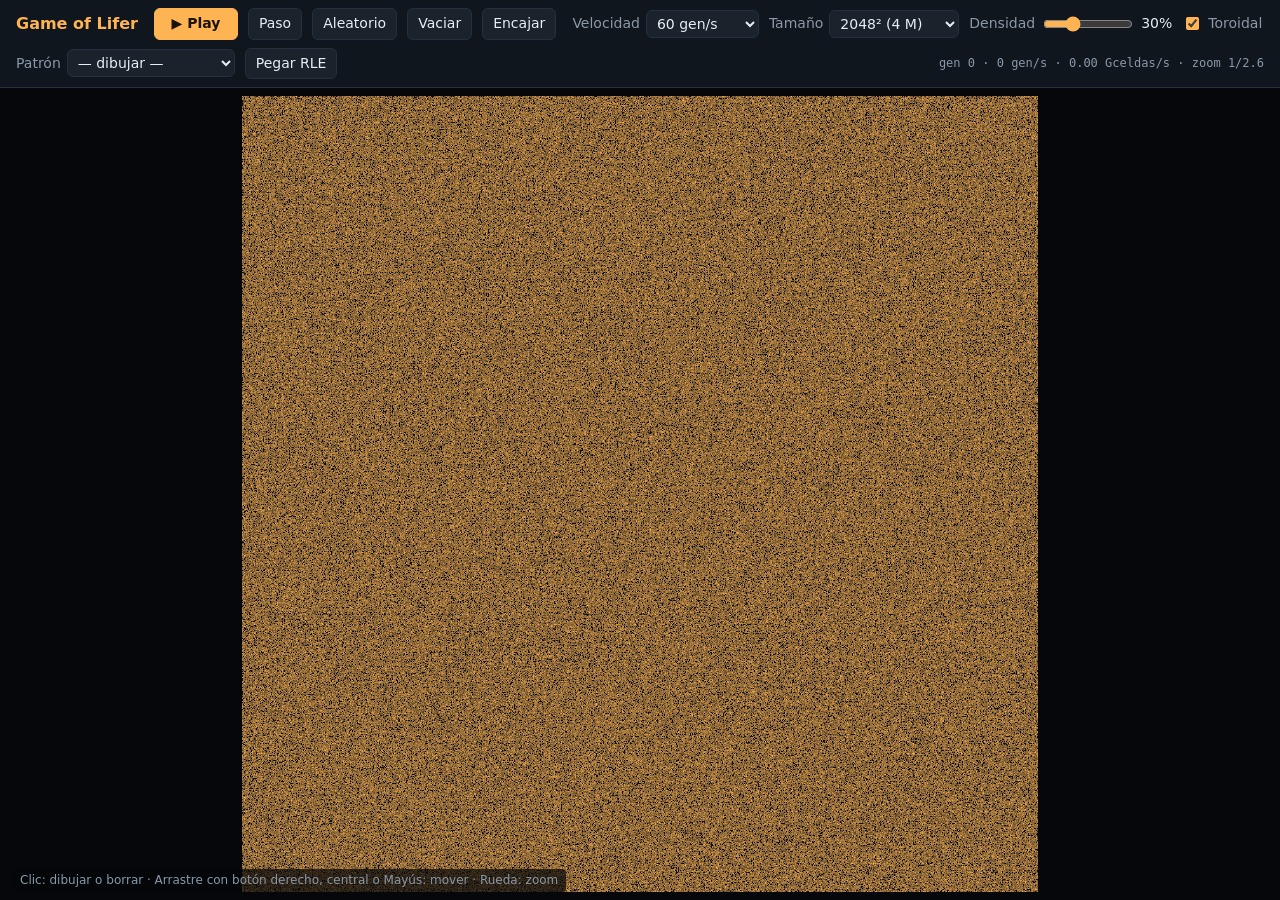
==== web/index.html @ 11d1c9ea "Rewrite simulator on WebGL2 and deploy at lifer.taridepaco.com.es - web/: GPU engine (ping-pong R8 t" ====
<!doctype html>
<html lang="es">
<head>
  <meta charset="utf-8">
  <meta name="viewport" content="width=device-width, initial-scale=1">
  <title>Game of Lifer</title>
  <meta name="description" content="El juego de la vida de Conway en la GPU del navegador: millones de celdas en tiempo real.">
  <link rel="icon" href="favicon.png">
  <link rel="stylesheet" href="style.css">
</head>
<body>
  <header class="bar">
    <strong class="brand">Game of Lifer</strong>
    <div class="group">
      <button id="play" type="button" title="Reproducir / pausa (espacio)">▶ Play</button>
      <button id="step" type="button" title="Una generación (N)">Paso</button>
      <button id="random" type="button" title="Rellenar al azar (R)">Aleatorio</button>
      <button id="clear" type="button" title="Vaciar (C)">Vaciar</button>
      <button id="fit" type="button" title="Ver el tablero entero (F)">Encajar</button>
    </div>
    <div class="group">
      <label>Velocidad
        <select id="speed"></select>
      </label>
      <label>Tamaño
        <select id="size"></select>
      </label>
      <label>Densidad
        <input id="density" type="range" min="0.05" max="0.9" step="0.05" value="0.3">
        <output id="density-out">30%</output>
      </label>
      <label class="check"><input id="wrap" type="checkbox" checked> Toroidal</label>
    </div>
    <div class="group">
      <label>Patrón
        <select id="pattern">
          <option value="">— dibujar —</option>
        </select>
      </label>
      <button id="rle" type="button" title="Pegar un patrón en formato RLE">Pegar RLE</button>
    </div>
    <div id="stats" class="stats" aria-live="off"></div>
  </header>

  <main>
    <canvas id="board"></canvas>
    <p id="hint" class="hint">Clic: dibujar o borrar · Arrastre con botón derecho, central o Mayús: mover · Rueda: zoom</p>
    <div id="error" class="error" hidden></div>
  </main>

  <dialog id="rle-dialog">
    <form method="dialog">
      <h2>Pegar patrón RLE</h2>
      <p>Pega un patrón en formato RLE (por ejemplo, de LifeWiki). Después haz clic en el tablero para colocarlo.</p>
      <textarea id="rle-text" rows="10" spellcheck="false" placeholder="x = 3, y = 3&#10;bob$2bo$3o!"></textarea>
      <p id="rle-error" class="error-inline" hidden></p>
      <div class="actions">
        <button value="cancel" type="submit" class="secondary">Cancelar</button>
        <button id="rle-ok" value="ok" type="submit">Usar patrón</button>
      </div>
    </form>
  </dialog>

  <script src="life.js"></script>
  <script src="ui.js"></script>
</body>
</html>
---- web/style.css ----
:root {
  --bg: #05070a;
  --panel: #10161d;
  --line: #243040;
  --ink: #e6edf3;
  --muted: #8b98a7;
  --accent: #ffb454;
  --accent-ink: #1a1206;
  --danger: #ff7b72;
  color-scheme: dark;
}

* { box-sizing: border-box; }

html, body {
  margin: 0;
  height: 100%;
  background: var(--bg);
  color: var(--ink);
  font: 14px/1.4 system-ui, "Segoe UI", sans-serif;
}

body {
  display: flex;
  flex-direction: column;
  overflow: hidden;
}

.bar {
  display: flex;
  flex-wrap: wrap;
  align-items: center;
  gap: 8px 16px;
  padding: 8px 16px;
  background: var(--panel);
  border-bottom: 1px solid var(--line);
}

.brand { color: var(--accent); font-size: 16px; }

.group {
  display: flex;
  flex-wrap: wrap;
  align-items: center;
  gap: 6px 10px;
}

label {
  display: inline-flex;
  align-items: center;
  gap: 6px;
  color: var(--muted);
}

button, select, textarea {
  font: inherit;
  color: var(--ink);
  background: #1a222c;
  border: 1px solid var(--line);
  border-radius: 6px;
}

button { padding: 5px 10px; cursor: pointer; }
button:hover { border-color: var(--accent); }
button:focus-visible, select:focus-visible, input:focus-visible, textarea:focus-visible {
  outline: 2px solid var(--accent);
  outline-offset: 1px;
}
#play { background: var(--accent); color: var(--accent-ink); border-color: var(--accent); font-weight: 600; min-width: 84px; }
select { padding: 4px 6px; }
input[type="range"] { width: 90px; accent-color: var(--accent); }
output { min-width: 3ch; color: var(--ink); font-variant-numeric: tabular-nums; }
.check input { accent-color: var(--accent); }

.stats {
  margin-left: auto;
  color: var(--muted);
  font: 12px/1.3 ui-monospace, Consolas, monospace;
  font-variant-numeric: tabular-nums;
  white-space: nowrap;
}

main { position: relative; flex: 1; min-height: 0; }

canvas {
  display: block;
  width: 100%;
  height: 100%;
  touch-action: none;
  cursor: crosshair;
}
canvas.panning { cursor: grabbing; }
canvas.stamping { cursor: copy; }

.hint {
  position: absolute;
  left: 12px;
  bottom: 8px;
  margin: 0;
  padding: 3px 8px;
  font-size: 12px;
  color: var(--muted);
  background: rgb(5 7 10 / 0.7);
  border-radius: 4px;
  pointer-events: none;
}

.error {
  position: absolute;
  inset: 0;
  display: grid;
  place-items: center;
  padding: 16px;
  text-align: center;
  color: var(--danger);
  font-size: 16px;
  background: var(--bg);
}
.error[hidden], .error-inline[hidden] { display: none; }
.error-inline { color: var(--danger); margin: 8px 0 0; }

dialog {
  width: min(560px, calc(100vw - 32px));
  color: var(--ink);
  background: var(--panel);
  border: 1px solid var(--line);
  border-radius: 10px;
  padding: 16px 18px;
}
dialog::backdrop { background: rgb(0 0 0 / 0.6); }
dialog h2 { margin: 0 0 6px; font-size: 18px; }
dialog p { margin: 0 0 10px; color: var(--muted); }
dialog textarea { width: 100%; padding: 8px; font: 13px/1.4 ui-monospace, Consolas, monospace; resize: vertical; }
.actions { display: flex; justify-content: flex-end; gap: 8px; margin-top: 12px; }
.actions button:not(.secondary) { background: var(--accent); color: var(--accent-ink); border-color: var(--accent); font-weight: 600; }

@media (max-width: 640px) {
  .bar { padding: 8px 12px; gap: 6px 10px; }
  .stats { margin-left: 0; width: 100%; }
  .hint { display: none; }
}
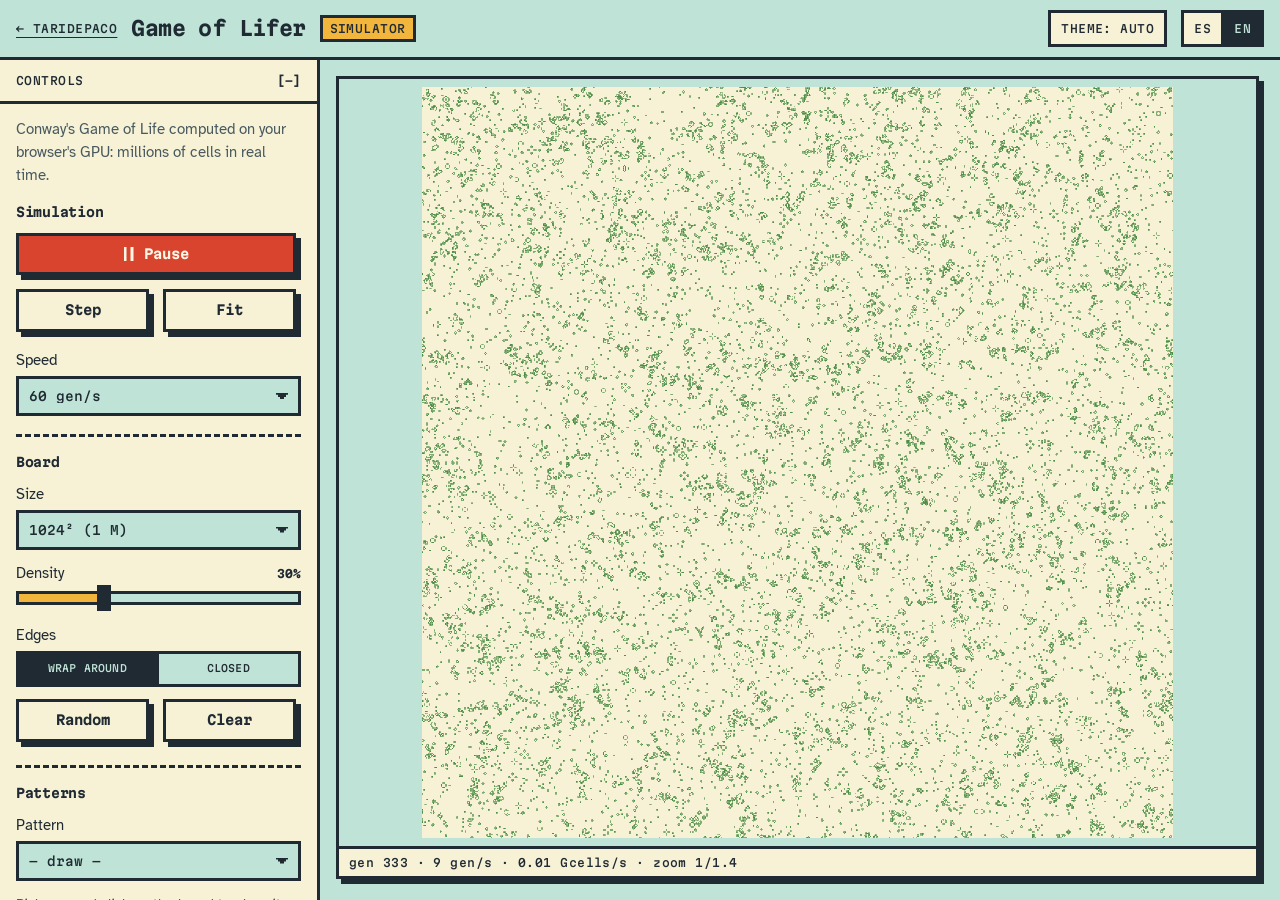
==== commit 10abca35: "Publish with GitHub Actions from a build in dist/ - docs/ becomes web/. deploy/build.sh builds it in" ====
--- a/web/index.html
+++ b/web/index.html
@@ -2,61 +2,138 @@
 <html lang="es">
 <head>
   <meta charset="utf-8">
-  <meta name="viewport" content="width=device-width, initial-scale=1">
+  <meta name="viewport" content="width=device-width, initial-scale=1, viewport-fit=cover">
   <title>Game of Lifer</title>
-  <meta name="description" content="El juego de la vida de Conway en la GPU del navegador: millones de celdas en tiempo real.">
-  <link rel="icon" href="favicon.png">
+  <meta name="description" content="El juego de la vida de Conway calculado en la GPU del navegador: millones de celdas en tiempo real.">
+  <meta property="og:title" content="Game of Lifer">
+  <meta property="og:description" content="El juego de la vida de Conway calculado en la GPU del navegador: millones de celdas en tiempo real.">
+  <meta property="og:type" content="website">
+  <meta property="og:url" content="https://taridepaco.github.io/GameOfLifer/">
+  <meta name="theme-color" content="#bfe3d6">
+  <link rel="icon" href="favicon.svg" type="image/svg+xml">
+  <script>
+    // idioma antes del primer pintado: ?lang=, luego la última elección, luego el navegador
+    (function () {
+      var l = null;
+      try {
+        var q = new URLSearchParams(location.search).get("lang"), s = null;
+        try { s = localStorage.getItem("taridepaco-lang"); } catch (e) { /* sin almacenamiento */ }
+        var n = (navigator.languages && navigator.languages[0]) || navigator.language || "";
+        l = q || s || (/^es/i.test(n) ? "es" : "en");
+      } catch (e) { /* navegador antiguo */ }
+      document.documentElement.lang = l === "en" ? "en" : "es";
+    })();
+  </script>
+  <script src="theme.js"></script>
+  <link rel="preconnect" href="https://fonts.googleapis.com">
+  <link rel="preconnect" href="https://fonts.gstatic.com" crossorigin>
+  <link rel="stylesheet" href="https://fonts.googleapis.com/css2?family=Atkinson+Hyperlegible:ital,wght@0,400;0,700;1,400&family=Martian+Mono:wght@500;700&display=swap">
+  <link rel="stylesheet" href="system.css">
   <link rel="stylesheet" href="style.css">
 </head>
 <body>
-  <header class="bar">
-    <strong class="brand">Game of Lifer</strong>
-    <div class="group">
-      <button id="play" type="button" title="Reproducir / pausa (espacio)">▶ Play</button>
-      <button id="step" type="button" title="Una generación (N)">Paso</button>
-      <button id="random" type="button" title="Rellenar al azar (R)">Aleatorio</button>
-      <button id="clear" type="button" title="Vaciar (C)">Vaciar</button>
-      <button id="fit" type="button" title="Ver el tablero entero (F)">Encajar</button>
+  <header class="topbar">
+    <a class="util back" href="https://taridepaco.github.io/">← taridepaco</a>
+    <h1>Game of Lifer</h1>
+    <span class="tag" data-i18n="kind">Simulador</span>
+    <button class="chip" type="button" id="theme-btn">Tema: auto</button>
+    <div class="lang-switch" role="group" aria-label="Language / Idioma">
+      <button type="button" data-lang="es" lang="es" aria-label="Español" aria-pressed="true">ES</button>
+      <button type="button" data-lang="en" lang="en" aria-label="English" aria-pressed="false">EN</button>
     </div>
-    <div class="group">
-      <label>Velocidad
-        <select id="speed"></select>
-      </label>
-      <label>Tamaño
-        <select id="size"></select>
-      </label>
-      <label>Densidad
-        <input id="density" type="range" min="0.05" max="0.9" step="0.05" value="0.3">
-        <output id="density-out">30%</output>
-      </label>
-      <label class="check"><input id="wrap" type="checkbox" checked> Toroidal</label>
-    </div>
-    <div class="group">
-      <label>Patrón
-        <select id="pattern">
-          <option value="">— dibujar —</option>
-        </select>
-      </label>
-      <button id="rle" type="button" title="Pegar un patrón en formato RLE">Pegar RLE</button>
-    </div>
-    <div id="stats" class="stats" aria-live="off"></div>
   </header>
 
-  <main>
-    <canvas id="board"></canvas>
-    <p id="hint" class="hint">Clic: dibujar o borrar · Arrastre con botón derecho, central o Mayús: mover · Rueda: zoom</p>
-    <div id="error" class="error" hidden></div>
-  </main>
+  <div class="app">
+    <details id="panel" open>
+      <summary><span class="util" data-i18n="panel">Controles</span></summary>
+      <div id="controls">
+        <p class="pitch" data-i18n="pitch">El juego de la vida de Conway calculado en la GPU de tu navegador: millones de celdas en tiempo real.</p>
 
-  <dialog id="rle-dialog">
+        <fieldset>
+          <legend data-i18n="g.run">Simulación</legend>
+          <div class="buttons">
+            <button class="btn wide" id="play" type="button" data-i18n-title="t.play" title="Reproducir / pausa (espacio)"><span data-i18n="play">Play</span></button>
+            <button class="btn ghost" id="step" type="button" data-i18n="step" data-i18n-title="t.step" title="Una generación (N)">Paso</button>
+            <button class="btn ghost" id="fit" type="button" data-i18n="fit" data-i18n-title="t.fit" title="Ver el tablero entero (F)">Encajar</button>
+          </div>
+          <div class="field">
+            <label for="speed" data-i18n="speed">Velocidad</label>
+            <span class="select"><select id="speed"></select></span>
+          </div>
+        </fieldset>
+
+        <fieldset>
+          <legend data-i18n="g.board">Tablero</legend>
+          <div class="field">
+            <label for="size" data-i18n="size">Tamaño</label>
+            <span class="select"><select id="size"></select></span>
+          </div>
+          <div class="slider">
+            <label for="density" data-i18n="density">Densidad</label>
+            <output id="density-out" for="density">30%</output>
+            <input id="density" type="range" min="0.05" max="0.9" step="0.05" value="0.3">
+          </div>
+          <div class="field">
+            <span class="label" id="edges-label" data-i18n="edges">Bordes</span>
+            <div class="modes" id="edges" role="radiogroup" aria-labelledby="edges-label">
+              <input type="radio" name="edges" id="edges-wrap" value="wrap" checked>
+              <label for="edges-wrap" data-i18n="edges.wrap" data-i18n-title="t.wrap">Toroidal</label>
+              <input type="radio" name="edges" id="edges-closed" value="closed">
+              <label for="edges-closed" data-i18n="edges.closed" data-i18n-title="t.closed">Cerrado</label>
+            </div>
+          </div>
+          <div class="buttons">
+            <button class="btn ghost" id="random" type="button" data-i18n="random" data-i18n-title="t.random" title="Rellenar al azar (R)">Aleatorio</button>
+            <button class="btn ghost" id="clear" type="button" data-i18n="clear" data-i18n-title="t.clear" title="Vaciar (C)">Vaciar</button>
+          </div>
+        </fieldset>
+
+        <fieldset>
+          <legend data-i18n="g.patterns">Patrones</legend>
+          <div class="field">
+            <label for="pattern" data-i18n="pattern">Patrón</label>
+            <span class="select"><select id="pattern"><option value="" data-i18n="draw">— dibujar —</option></select></span>
+          </div>
+          <p class="hint" data-i18n="h.pattern">Elige uno y haz clic en el tablero para colocarlo.</p>
+          <div class="buttons">
+            <button class="btn ghost wide" id="rle" type="button" data-i18n="rle" data-i18n-title="t.rle" title="Pegar un patrón en formato RLE">Pegar RLE</button>
+          </div>
+        </fieldset>
+
+        <fieldset class="help">
+          <legend data-i18n="g.help">Manejo</legend>
+          <dl class="keys">
+            <dt><kbd data-i18n="k.click">Clic</kbd></dt><dd data-i18n="h.click">dibujar o borrar</dd>
+            <dt><kbd data-i18n="k.pan">Mayús + arrastrar</kbd></dt><dd data-i18n="h.pan">mover (también con el botón derecho o el central)</dd>
+            <dt><kbd data-i18n="k.wheel">Rueda</kbd> <kbd>+</kbd> <kbd>−</kbd></dt><dd>zoom</dd>
+            <dt><kbd data-i18n="k.space">Espacio</kbd></dt><dd data-i18n="h.play">play / pausa</dd>
+            <dt><kbd>N</kbd></dt><dd data-i18n="h.step">una generación</dd>
+            <dt><kbd>R</kbd></dt><dd data-i18n="h.random">aleatorio</dd>
+            <dt><kbd>C</kbd></dt><dd data-i18n="h.clear">vaciar</dd>
+            <dt><kbd>F</kbd></dt><dd data-i18n="h.fit">encajar el tablero</dd>
+            <dt><kbd data-i18n="k.ctrlclick">Ctrl + clic</kbd></dt><dd data-i18n="h.ctrlclick">colocar varias copias del patrón</dd>
+            <dt><kbd>Esc</kbd></dt><dd data-i18n="h.esc">soltar el patrón</dd>
+          </dl>
+        </fieldset>
+      </div>
+    </details>
+
+    <main class="screen">
+      <canvas id="board" data-i18n-label="board"></canvas>
+      <div id="stats" class="status" aria-live="off">&nbsp;</div>
+      <div id="error" class="error" role="alert" hidden></div>
+    </main>
+  </div>
+
+  <dialog id="rle-dialog" aria-labelledby="rle-title">
     <form method="dialog">
-      <h2>Pegar patrón RLE</h2>
-      <p>Pega un patrón en formato RLE (por ejemplo, de LifeWiki). Después haz clic en el tablero para colocarlo.</p>
+      <h2 id="rle-title" data-i18n="d.title">Pegar patrón RLE</h2>
+      <p data-i18n="d.text">Pega un patrón en formato RLE (por ejemplo, de LifeWiki). Después haz clic en el tablero para colocarlo.</p>
       <textarea id="rle-text" rows="10" spellcheck="false" placeholder="x = 3, y = 3&#10;bob$2bo$3o!"></textarea>
       <p id="rle-error" class="error-inline" hidden></p>
-      <div class="actions">
-        <button value="cancel" type="submit" class="secondary">Cancelar</button>
-        <button id="rle-ok" value="ok" type="submit">Usar patrón</button>
+      <div class="row actions">
+        <button class="btn ghost" value="cancel" type="submit" data-i18n="d.cancel">Cancelar</button>
+        <button class="btn" id="rle-ok" value="ok" type="submit" data-i18n="d.ok">Usar patrón</button>
       </div>
     </form>
   </dialog>
--- a/web/system.css
+++ b/web/system.css
@@ -0,0 +1,172 @@
+/* taridepaco · sistema común
+   Tokens y piezas compartidas por la landing y las páginas de proyecto.
+   Para usarlo en otro repositorio: copia este archivo y enlázalo junto a las fuentes:
+   <link rel="stylesheet" href="https://fonts.googleapis.com/css2?family=Atkinson+Hyperlegible:ital,wght@0,400;0,700;1,400&family=Martian+Mono:wght@500;700&display=swap">
+   Tema: claro por defecto, oscuro si el sistema lo pide; data-theme="light|dark" en <html> manda sobre
+   el sistema (lo gestiona js/theme.js).
+   Reglas de la casa: esquinas cuadradas, bordes gruesos, sombras duras sin desenfoque. */
+:root {
+  --bg: #bfe3d6;
+  --surface: #f7f2d6;
+  --ink: #1f2a33;
+  --muted: #48595f;
+  --accent: #d9442e;
+  --accent-ink: #fff8e6;
+  --second: #f2b63d;
+  --on-second: #1f2a33;
+  --line: #1f2a33;
+  --shade: #1f2a33;
+
+  --f-display: "Martian Mono", "Consolas", "Courier New", monospace;
+  --f-body: "Atkinson Hyperlegible", "Verdana", sans-serif;
+  --f-util: "Martian Mono", "Consolas", "Courier New", monospace;
+
+  --bw: 3px;
+  --shadow: 5px 5px 0 var(--shade);
+  --h1: clamp(1.55rem, 4.6vw, 2.6rem);
+  --h2: 1.3rem;
+  --body: 1.02rem;
+  --util: .7rem;
+  color-scheme: light;
+}
+
+/* paleta oscura: los dos bloques deben llevar los mismos valores */
+@media (prefers-color-scheme: dark) {
+  :root:not([data-theme="light"]) {
+    --bg: #12222b;
+    --surface: #1d343e;
+    --ink: #f1ead0;
+    --muted: #a3b8b3;
+    --accent: #f0694a;
+    --accent-ink: #14202a;
+    --second: #f2b63d;
+    --on-second: #14202a;
+    --line: #f1ead0;
+    --shade: #050b0f;
+    color-scheme: dark;
+  }
+}
+:root[data-theme="dark"] {
+  --bg: #12222b;
+  --surface: #1d343e;
+  --ink: #f1ead0;
+  --muted: #a3b8b3;
+  --accent: #f0694a;
+  --accent-ink: #14202a;
+  --second: #f2b63d;
+  --on-second: #14202a;
+  --line: #f1ead0;
+  --shade: #050b0f;
+  color-scheme: dark;
+}
+
+*, *::before, *::after { box-sizing: border-box; }
+body {
+  margin: 0;
+  background: var(--bg);
+  color: var(--ink);
+  font-family: var(--f-body);
+  font-size: var(--body);
+  line-height: 1.55;
+}
+h1, h2, h3 {
+  font-family: var(--f-display);
+  font-weight: 700;
+  line-height: 1.15;
+  letter-spacing: -.03em;
+  margin: 0;
+  text-wrap: balance;
+}
+h1 { font-size: var(--h1); }
+h2 { font-size: var(--h2); }
+h3 { font-size: 1.05em; }
+p { margin: 0; max-width: 62ch; }
+a { color: inherit; }
+button { font: inherit; color: inherit; cursor: pointer; }
+img { max-width: 100%; }
+[hidden] { display: none !important; }
+:focus-visible { outline: 3px solid var(--accent); outline-offset: 2px; }
+
+/* etiqueta pequeña en mayúsculas */
+.util {
+  font-family: var(--f-util);
+  font-weight: 500;
+  font-size: var(--util);
+  letter-spacing: .04em;
+  text-transform: uppercase;
+}
+.muted { color: var(--muted); }
+
+/* caja */
+.card {
+  border: var(--bw) solid var(--line);
+  box-shadow: var(--shadow);
+  background: var(--surface);
+  padding: 18px;
+  display: flex;
+  flex-direction: column;
+  gap: 10px;
+  min-width: 0;
+}
+.row { display: flex; flex-wrap: wrap; gap: 10px; align-items: center; }
+
+.tag {
+  font-family: var(--f-util);
+  font-weight: 500;
+  font-size: var(--util);
+  letter-spacing: .04em;
+  text-transform: uppercase;
+  border: var(--bw) solid var(--line);
+  padding: 2px 7px;
+  background: var(--second);
+  color: var(--on-second);
+}
+
+.btn {
+  display: inline-block;
+  font-family: var(--f-display);
+  font-weight: 700;
+  font-size: .82em;
+  text-decoration: none;
+  background: var(--accent);
+  color: var(--accent-ink);
+  border: var(--bw) solid var(--line);
+  box-shadow: var(--shadow);
+  padding: 8px 16px;
+}
+.btn.ghost { background: var(--surface); color: var(--ink); }
+.btn:active { transform: translate(2px, 2px); box-shadow: 3px 3px 0 var(--shade); }
+.btn[disabled] { opacity: .6; cursor: default; }
+
+/* botón pequeño conmutable: selector de idioma, filtros, leyendas */
+.chip, .lang-switch button {
+  font-family: var(--f-util);
+  font-weight: 500;
+  font-size: var(--util);
+  letter-spacing: .04em;
+  text-transform: uppercase;
+  background: var(--surface);
+  border: var(--bw) solid var(--line);
+  padding: 7px 10px;
+  min-height: 36px;
+}
+.chip[aria-pressed="true"], .lang-switch button[aria-pressed="true"] { background: var(--ink); color: var(--bg); }
+.lang-switch { display: flex; }
+.lang-switch button + button { border-left: 0; }
+
+/* formularios */
+label { display: flex; flex-direction: column; gap: 4px; }
+input, textarea {
+  font: inherit;
+  color: var(--ink);
+  background: var(--bg);
+  border: var(--bw) solid var(--line);
+  border-radius: 0;
+  padding: 9px 10px;
+  width: 100%;
+}
+textarea { min-height: 120px; resize: vertical; }
+
+@media (prefers-reduced-motion: reduce) {
+  .btn:active { transform: none; }
+}
--- a/web/style.css
+++ b/web/style.css
@@ -1,108 +1,341 @@
-:root {
-  --bg: #05070a;
-  --panel: #10161d;
-  --line: #243040;
-  --ink: #e6edf3;
-  --muted: #8b98a7;
-  --accent: #ffb454;
-  --accent-ink: #1a1206;
-  --danger: #ff7b72;
-  color-scheme: dark;
-}
-
-* { box-sizing: border-box; }
-
-html, body {
-  margin: 0;
-  height: 100%;
-  background: var(--bg);
-  color: var(--ink);
-  font: 14px/1.4 system-ui, "Segoe UI", sans-serif;
-}
+/* Game of Lifer: lo que el sistema común (system.css) no cubre.
+   Disposición de la página, el panel plegable, los desplegables, el deslizador, el selector
+   de bordes, las teclas, el marco del tablero y el diálogo RLE.
+   Todo con los tokens del sistema: sin colores literales ni radios.
+   El panel, el deslizador y el selector segmentado son los mismos que en Boider. */
+html, body { height: 100%; overflow: hidden; }
 
 body {
   display: flex;
   flex-direction: column;
+  height: 100dvh;
   overflow: hidden;
 }
 
-.bar {
+/* barra superior */
+.topbar {
+  flex: none;
   display: flex;
   flex-wrap: wrap;
   align-items: center;
-  gap: 8px 16px;
+  gap: 8px 14px;
+  padding: 10px max(16px, env(safe-area-inset-right, 0px)) 10px max(16px, env(safe-area-inset-left, 0px));
+  padding-top: max(10px, env(safe-area-inset-top, 0px));
+  border-bottom: var(--bw) solid var(--line);
+}
+.topbar .back { text-underline-offset: 4px; }
+.topbar h1 { font-size: 1.25rem; }
+.topbar .tag { margin-right: auto; }
+
+.app {
+  flex: 1;
+  min-height: 0;
+  display: flex;
+}
+
+/* panel de controles */
+#panel {
+  flex: none;
+  background: var(--surface);
+  border-right: var(--bw) solid var(--line);
+  overflow-y: auto;
+  scrollbar-color: var(--line) var(--surface);
+}
+#panel[open] { width: 320px; }
+
+#panel > summary {
+  position: sticky;
+  top: 0;
+  z-index: 1;
+  display: flex;
+  align-items: center;
+  justify-content: space-between;
+  gap: 12px;
+  min-height: 44px;
   padding: 8px 16px;
-  background: var(--panel);
-  border-bottom: 1px solid var(--line);
-}
-
-.brand { color: var(--accent); font-size: 16px; }
-
-.group {
-  display: flex;
-  flex-wrap: wrap;
-  align-items: center;
-  gap: 6px 10px;
-}
-
-label {
-  display: inline-flex;
-  align-items: center;
-  gap: 6px;
+  background: var(--surface);
+  cursor: pointer;
+  user-select: none;
+  -webkit-user-select: none;
+  list-style: none;
+}
+#panel > summary::-webkit-details-marker { display: none; }
+#panel > summary::after {
+  content: "[+]";
+  font-family: var(--f-util);
+  font-weight: 700;
+  font-size: var(--util);
+}
+#panel[open] > summary { border-bottom: var(--bw) solid var(--line); }
+#panel[open] > summary::after { content: "[–]"; }
+#panel > summary:focus-visible { outline-offset: -3px; }
+
+#controls { padding: 0 16px 24px; }
+
+.pitch {
+  padding: 14px 0 0;
+  font-size: .92rem;
   color: var(--muted);
 }
 
-button, select, textarea {
-  font: inherit;
+fieldset {
+  min-width: 0;
+  margin: 0;
+  padding: 0 0 18px;
+  border: 0;
+  border-bottom: var(--bw) dashed var(--line);
+  display: flex;
+  flex-direction: column;
+  gap: 12px;
+}
+fieldset:last-child { border-bottom: 0; padding-bottom: 0; }
+legend {
+  padding: 16px 0 0;
+  margin-bottom: 10px;
+  font-family: var(--f-display);
+  font-weight: 700;
+  font-size: .8rem;
+  letter-spacing: -.02em;
+}
+
+.field { display: flex; flex-direction: column; gap: 4px; }
+.field > label, .field > .label { display: block; font-size: .92rem; }
+
+.hint {
+  margin: 0;
+  font-size: .86rem;
+  color: var(--muted);
+}
+
+/* botones a dos columnas; el margen derecho deja ver la sombra */
+.buttons {
+  display: grid;
+  grid-template-columns: 1fr 1fr;
+  gap: 14px;
+  padding: 0 5px 5px 0;
+}
+.buttons .btn { width: 100%; min-height: 40px; text-align: center; }
+.buttons .wide { grid-column: 1 / -1; }
+
+/* play / pausa con icono de píxeles dibujado en CSS (los símbolos ▶ ⏸ salen como emoji en móvil) */
+#play { display: flex; align-items: center; justify-content: center; gap: 10px; }
+#play::before {
+  content: "";
+  flex: none;
+  width: 10px;
+  height: 14px;
+  background: currentColor;
+  /* triángulo escalonado de 5 columnas × 9 filas */
+  clip-path: polygon(0 0, 20% 0, 20% 11.11%, 40% 11.11%, 40% 22.22%, 60% 22.22%, 60% 33.33%, 80% 33.33%, 80% 44.44%, 100% 44.44%, 100% 55.56%, 80% 55.56%, 80% 66.67%, 60% 66.67%, 60% 77.78%, 40% 77.78%, 40% 88.89%, 20% 88.89%, 20% 100%, 0 100%);
+}
+#play[data-running="true"]::before {
+  width: 10px;
+  clip-path: polygon(0 0, 30% 0, 30% 100%, 0 100%, 0 0, 70% 0, 100% 0, 100% 100%, 70% 100%, 70% 0);
+}
+
+/* desplegable: caja cuadrada con flecha escalonada */
+.select { position: relative; display: block; }
+.select select {
+  -webkit-appearance: none;
+  appearance: none;
+  width: 100%;
+  min-height: 40px;
+  margin: 0;
+  padding: 7px 36px 7px 10px;
+  font-family: var(--f-util);
+  font-weight: 500;
+  font-size: .78rem;
   color: var(--ink);
-  background: #1a222c;
-  border: 1px solid var(--line);
-  border-radius: 6px;
-}
-
-button { padding: 5px 10px; cursor: pointer; }
-button:hover { border-color: var(--accent); }
-button:focus-visible, select:focus-visible, input:focus-visible, textarea:focus-visible {
-  outline: 2px solid var(--accent);
-  outline-offset: 1px;
-}
-#play { background: var(--accent); color: var(--accent-ink); border-color: var(--accent); font-weight: 600; min-width: 84px; }
-select { padding: 4px 6px; }
-input[type="range"] { width: 90px; accent-color: var(--accent); }
-output { min-width: 3ch; color: var(--ink); font-variant-numeric: tabular-nums; }
-.check input { accent-color: var(--accent); }
-
-.stats {
-  margin-left: auto;
-  color: var(--muted);
-  font: 12px/1.3 ui-monospace, Consolas, monospace;
+  background: var(--bg);
+  border: var(--bw) solid var(--line);
+  border-radius: 0;
+  cursor: pointer;
+}
+.select::after {
+  content: "";
+  position: absolute;
+  top: 50%;
+  right: 13px;
+  width: 12px;
+  height: 6px;
+  margin-top: -3px;
+  background: var(--ink);
+  pointer-events: none;
+  clip-path: polygon(0 0, 100% 0, 100% 33.33%, 83.33% 33.33%, 83.33% 66.67%, 66.67% 66.67%, 66.67% 100%, 33.33% 100%, 33.33% 66.67%, 16.67% 66.67%, 16.67% 33.33%, 0 33.33%);
+}
+.select select:hover { background: var(--surface); }
+.select option { color: var(--ink); background: var(--surface); }
+
+/* deslizador: etiqueta y valor arriba, pista cuadrada debajo (igual que en Boider) */
+.slider {
+  display: grid;
+  grid-template-columns: 1fr auto;
+  align-items: baseline;
+  gap: 0 8px;
+}
+.slider label { display: block; font-size: .92rem; }
+.slider output {
+  font-family: var(--f-util);
+  font-weight: 700;
+  font-size: var(--util);
   font-variant-numeric: tabular-nums;
-  white-space: nowrap;
-}
-
-main { position: relative; flex: 1; min-height: 0; }
-
-canvas {
+}
+.slider input[type="range"] {
+  -webkit-appearance: none;
+  appearance: none;
+  grid-column: 1 / -1;
+  width: 100%;
+  height: 28px;
+  margin: 0;
+  padding: 0;
+  border: 0;
+  background: transparent;
+  cursor: pointer;
+  --thumb: 14px;
+  /* --p (0..1) lo pone ui.js; el relleno llega hasta el centro del mando */
+  --fill: calc(var(--thumb) / 2 + (100% - var(--thumb)) * var(--p, 0));
+}
+.slider input[type="range"]::-webkit-slider-runnable-track {
+  box-sizing: border-box;
+  height: 14px;
+  border: var(--bw) solid var(--line);
+  background: linear-gradient(to right, var(--second) var(--fill), var(--bg) var(--fill));
+}
+.slider input[type="range"]::-moz-range-track {
+  box-sizing: border-box;
+  height: 14px;
+  border: var(--bw) solid var(--line);
+  background: linear-gradient(to right, var(--second) var(--fill), var(--bg) var(--fill));
+}
+.slider input[type="range"]::-webkit-slider-thumb {
+  -webkit-appearance: none;
+  box-sizing: border-box;
+  width: var(--thumb);
+  height: 26px;
+  margin-top: -9px;
+  border: 0;
+  border-radius: 0;
+  background: var(--ink);
+}
+.slider input[type="range"]::-moz-range-thumb {
+  box-sizing: border-box;
+  width: var(--thumb);
+  height: 26px;
+  border: 0;
+  border-radius: 0;
+  background: var(--ink);
+}
+.slider input[type="range"]:hover::-webkit-slider-thumb,
+.slider input[type="range"]:active::-webkit-slider-thumb { background: var(--accent); }
+.slider input[type="range"]:hover::-moz-range-thumb,
+.slider input[type="range"]:active::-moz-range-thumb { background: var(--accent); }
+@media (pointer: coarse) {
+  .slider input[type="range"] { height: 36px; }
+}
+
+/* selector segmentado (bordes del tablero), como el de modo de Boider pero a dos */
+.modes {
+  position: relative;
+  display: grid;
+  grid-template-columns: repeat(2, 1fr);
+}
+.modes input {
+  position: absolute;
+  width: 1px;
+  height: 1px;
+  padding: 0;
+  border: 0;
+  opacity: 0;
+  pointer-events: none;
+}
+.modes label {
+  display: grid;
+  place-items: center;
+  min-width: 0;
+  min-height: 36px;
+  padding: 6px 2px;
+  font-family: var(--f-util);
+  font-weight: 500;
+  font-size: .62rem;
+  letter-spacing: .02em;
+  text-transform: uppercase;
+  text-align: center;
+  background: var(--bg);
+  border: var(--bw) solid var(--line);
+  cursor: pointer;
+}
+.modes label + input + label { border-left: 0; }
+.modes input:checked + label { background: var(--ink); color: var(--bg); }
+.modes input:focus-visible + label {
+  outline: 3px solid var(--accent);
+  outline-offset: 2px;
+  position: relative;
+}
+
+/* teclas */
+.keys {
+  display: grid;
+  grid-template-columns: auto 1fr;
+  gap: 8px 12px;
+  align-items: baseline;
+  margin: 0;
+  font-size: .86rem;
+}
+.keys dt { white-space: nowrap; }
+.keys dd { margin: 0; color: var(--muted); }
+kbd {
+  display: inline-block;
+  font-family: var(--f-util);
+  font-weight: 500;
+  font-size: .64rem;
+  letter-spacing: .02em;
+  text-transform: uppercase;
+  line-height: 1.4;
+  padding: 1px 5px;
+  color: var(--ink);
+  background: var(--bg);
+  border: 2px solid var(--line);
+  box-shadow: 2px 2px 0 var(--shade);
+}
+
+/* el tablero va enmarcado como una pantalla, con una línea de estado debajo */
+.screen {
+  position: relative;
+  flex: 1;
+  min-width: 0;
+  min-height: 0;
+  display: flex;
+  flex-direction: column;
+  margin: 16px 21px 21px 16px;
+  margin-right: max(21px, env(safe-area-inset-right, 0px));
+  border: var(--bw) solid var(--line);
+  box-shadow: var(--shadow);
+  background: var(--surface);
+  overflow: hidden;
+}
+.screen canvas {
   display: block;
+  flex: 1;
+  min-height: 0;
   width: 100%;
-  height: 100%;
   touch-action: none;
   cursor: crosshair;
-}
-canvas.panning { cursor: grabbing; }
-canvas.stamping { cursor: copy; }
-
-.hint {
-  position: absolute;
-  left: 12px;
-  bottom: 8px;
-  margin: 0;
-  padding: 3px 8px;
-  font-size: 12px;
-  color: var(--muted);
-  background: rgb(5 7 10 / 0.7);
-  border-radius: 4px;
-  pointer-events: none;
+  image-rendering: pixelated;
+}
+.screen canvas.panning { cursor: grabbing; }
+.screen canvas.stamping { cursor: copy; }
+
+.status {
+  flex: none;
+  padding: 5px 10px;
+  border-top: var(--bw) solid var(--line);
+  background: var(--surface);
+  font-family: var(--f-util);
+  font-weight: 500;
+  font-size: var(--util);
+  letter-spacing: .04em;
+  font-variant-numeric: tabular-nums;
+  overflow-wrap: anywhere;
 }
 
 .error {
@@ -110,32 +343,56 @@
   inset: 0;
   display: grid;
   place-items: center;
-  padding: 16px;
+  padding: 24px;
   text-align: center;
-  color: var(--danger);
-  font-size: 16px;
-  background: var(--bg);
-}
-.error[hidden], .error-inline[hidden] { display: none; }
-.error-inline { color: var(--danger); margin: 8px 0 0; }
-
+  font-family: var(--f-display);
+  font-weight: 700;
+  font-size: .95rem;
+  color: var(--ink);
+  background: var(--surface);
+}
+.error-inline {
+  margin: 8px 0 0;
+  font-family: var(--f-util);
+  font-weight: 500;
+  font-size: .78rem;
+  color: var(--accent);
+}
+
+/* diálogo RLE: una caja del sistema sobre un tramado de píxeles (sin transparencias) */
 dialog {
   width: min(560px, calc(100vw - 32px));
+  max-height: calc(100dvh - 32px);
+  padding: 18px;
   color: var(--ink);
-  background: var(--panel);
-  border: 1px solid var(--line);
-  border-radius: 10px;
-  padding: 16px 18px;
-}
-dialog::backdrop { background: rgb(0 0 0 / 0.6); }
-dialog h2 { margin: 0 0 6px; font-size: 18px; }
-dialog p { margin: 0 0 10px; color: var(--muted); }
-dialog textarea { width: 100%; padding: 8px; font: 13px/1.4 ui-monospace, Consolas, monospace; resize: vertical; }
-.actions { display: flex; justify-content: flex-end; gap: 8px; margin-top: 12px; }
-.actions button:not(.secondary) { background: var(--accent); color: var(--accent-ink); border-color: var(--accent); font-weight: 600; }
-
-@media (max-width: 640px) {
-  .bar { padding: 8px 12px; gap: 6px 10px; }
-  .stats { margin-left: 0; width: 100%; }
-  .hint { display: none; }
-}
+  background: var(--surface);
+  border: var(--bw) solid var(--line);
+  box-shadow: var(--shadow);
+}
+dialog::backdrop {
+  background: repeating-conic-gradient(var(--shade) 0 25%, transparent 0 50%) 0 0 / 4px 4px;
+}
+dialog form { display: flex; flex-direction: column; gap: 10px; }
+dialog p { color: var(--muted); }
+dialog textarea {
+  min-height: 180px;
+  font-family: var(--f-util);
+  font-size: .78rem;
+  line-height: 1.5;
+}
+.actions { justify-content: flex-end; gap: 14px; padding: 4px 5px 5px 0; }
+
+@media (max-width: 720px) {
+  .topbar { gap: 8px 10px; }
+  .app { flex-direction: column-reverse; }
+  #panel,
+  #panel[open] {
+    width: 100%;
+    max-height: 45dvh;
+    border-right: 0;
+    border-top: var(--bw) solid var(--line);
+    padding-bottom: env(safe-area-inset-bottom, 0px);
+  }
+  #controls { padding-left: max(16px, env(safe-area-inset-left, 0px)); padding-right: max(16px, env(safe-area-inset-right, 0px)); }
+  .screen { margin: 12px 17px 17px 12px; }
+}
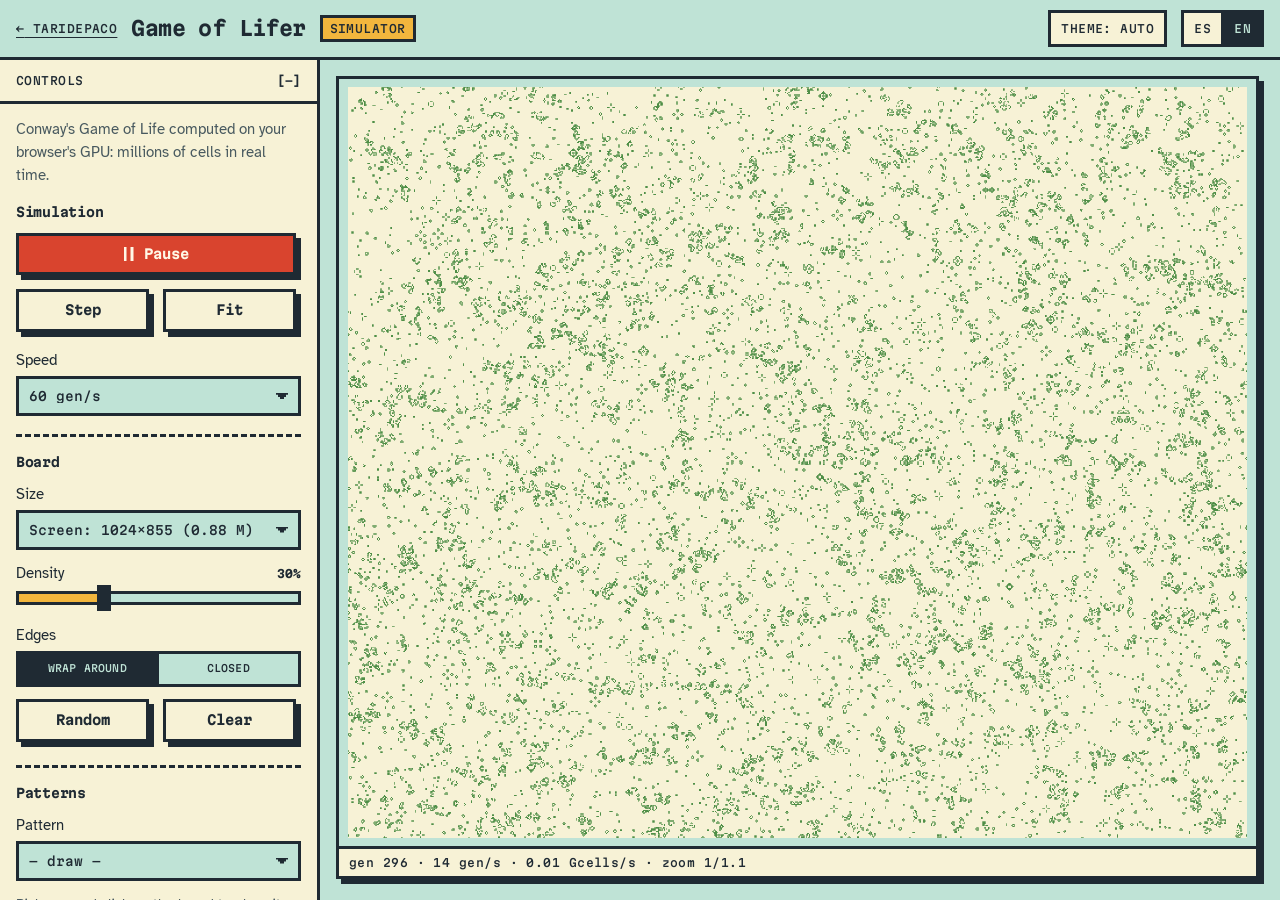
==== commit 396baa3e: "Phone-first layout and a board shaped like the canvas On phones (up to 720 px wide) the screen comes" ====
--- a/web/index.html
+++ b/web/index.html
@@ -33,10 +33,10 @@
 </head>
 <body>
   <header class="topbar">
-    <a class="util back" href="https://taridepaco.github.io/">← taridepaco</a>
+    <a class="util back" href="https://taridepaco.github.io/"><span class="back-arrow" aria-hidden="true">←</span><span class="back-text"> taridepaco</span></a>
     <h1>Game of Lifer</h1>
     <span class="tag" data-i18n="kind">Simulador</span>
-    <button class="chip" type="button" id="theme-btn">Tema: auto</button>
+    <button class="chip theme-btn" type="button">Tema: auto</button>
     <div class="lang-switch" role="group" aria-label="Language / Idioma">
       <button type="button" data-lang="es" lang="es" aria-label="Español" aria-pressed="true">ES</button>
       <button type="button" data-lang="en" lang="en" aria-label="English" aria-pressed="false">EN</button>
@@ -46,15 +46,19 @@
   <div class="app">
     <details id="panel" open>
       <summary><span class="util" data-i18n="panel">Controles</span></summary>
+      <script>
+        // phones and low screens (landscape phones) start with the panel folded, before the first paint
+        if (window.matchMedia && matchMedia("(max-width: 720px), (max-height: 500px)").matches) document.getElementById("panel").open = false;
+      </script>
       <div id="controls">
         <p class="pitch" data-i18n="pitch">El juego de la vida de Conway calculado en la GPU de tu navegador: millones de celdas en tiempo real.</p>
 
         <fieldset>
           <legend data-i18n="g.run">Simulación</legend>
           <div class="buttons">
-            <button class="btn wide" id="play" type="button" data-i18n-title="t.play" title="Reproducir / pausa (espacio)"><span data-i18n="play">Play</span></button>
-            <button class="btn ghost" id="step" type="button" data-i18n="step" data-i18n-title="t.step" title="Una generación (N)">Paso</button>
-            <button class="btn ghost" id="fit" type="button" data-i18n="fit" data-i18n-title="t.fit" title="Ver el tablero entero (F)">Encajar</button>
+            <button class="btn wide play desk" type="button" data-act="play" data-i18n-title="t.play" title="Reproducir / pausa (espacio)"><span data-i18n="play">Play</span></button>
+            <button class="btn ghost desk" type="button" data-act="step" data-i18n="step" data-i18n-title="t.step" title="Una generación (N)">Paso</button>
+            <button class="btn ghost m-wide" type="button" data-act="fit" data-i18n="fit" data-i18n-title="t.fit" title="Ver el tablero entero (F)">Encajar</button>
           </div>
           <div class="field">
             <label for="speed" data-i18n="speed">Velocidad</label>
@@ -83,8 +87,8 @@
             </div>
           </div>
           <div class="buttons">
-            <button class="btn ghost" id="random" type="button" data-i18n="random" data-i18n-title="t.random" title="Rellenar al azar (R)">Aleatorio</button>
-            <button class="btn ghost" id="clear" type="button" data-i18n="clear" data-i18n-title="t.clear" title="Vaciar (C)">Vaciar</button>
+            <button class="btn ghost desk" type="button" data-act="random" data-i18n="random" data-i18n-title="t.random" title="Rellenar al azar (R)">Aleatorio</button>
+            <button class="btn ghost m-wide" type="button" data-act="clear" data-i18n="clear" data-i18n-title="t.clear" title="Vaciar (C)">Vaciar</button>
           </div>
         </fieldset>
 
@@ -98,6 +102,11 @@
           <div class="buttons">
             <button class="btn ghost wide" id="rle" type="button" data-i18n="rle" data-i18n-title="t.rle" title="Pegar un patrón en formato RLE">Pegar RLE</button>
           </div>
+        </fieldset>
+
+        <fieldset class="m-only">
+          <legend data-i18n="g.look">Aspecto</legend>
+          <div class="row"><button class="chip theme-btn" type="button">Tema: auto</button></div>
         </fieldset>
 
         <fieldset class="help">
@@ -117,6 +126,12 @@
         </fieldset>
       </div>
     </details>
+
+    <div class="deck" role="group" data-i18n-label="deck" aria-label="Mandos">
+      <button class="btn play" type="button" data-act="play"><span data-i18n="play">Play</span></button>
+      <button class="btn ghost" type="button" data-act="step" data-i18n="step">Paso</button>
+      <button class="btn ghost" type="button" data-act="random" data-i18n="random">Aleatorio</button>
+    </div>
 
     <main class="screen">
       <canvas id="board" data-i18n-label="board"></canvas>
--- a/web/style.css
+++ b/web/style.css
@@ -118,8 +118,8 @@
 .buttons .wide { grid-column: 1 / -1; }
 
 /* play / pausa con icono de píxeles dibujado en CSS (los símbolos ▶ ⏸ salen como emoji en móvil) */
-#play { display: flex; align-items: center; justify-content: center; gap: 10px; }
-#play::before {
+.play { display: flex; align-items: center; justify-content: center; gap: 10px; }
+.play::before {
   content: "";
   flex: none;
   width: 10px;
@@ -128,7 +128,7 @@
   /* triángulo escalonado de 5 columnas × 9 filas */
   clip-path: polygon(0 0, 20% 0, 20% 11.11%, 40% 11.11%, 40% 22.22%, 60% 22.22%, 60% 33.33%, 80% 33.33%, 80% 44.44%, 100% 44.44%, 100% 55.56%, 80% 55.56%, 80% 66.67%, 60% 66.67%, 60% 77.78%, 40% 77.78%, 40% 88.89%, 20% 88.89%, 20% 100%, 0 100%);
 }
-#play[data-running="true"]::before {
+.play[data-running="true"]::before {
   width: 10px;
   clip-path: polygon(0 0, 30% 0, 30% 100%, 0 100%, 0 0, 70% 0, 100% 0, 100% 100%, 70% 100%, 70% 0);
 }
@@ -382,17 +382,90 @@
 }
 .actions { justify-content: flex-end; gap: 14px; padding: 4px 5px 5px 0; }
 
+/* solo en el móvil: la barra de mandos y la sección de aspecto del panel */
+.deck, .m-only { display: none; }
+
+/* Móvil: la pantalla manda.
+   - Cabecera en una fila: solo la flecha de vuelta (el texto sigue para lectores de pantalla),
+     el título y el idioma. La etiqueta se oculta y el botón de tema pasa al panel (Aspecto).
+   - Bajo la pantalla, una barra con los tres mandos más usados.
+   - El panel empieza plegado (index.html) y al abrirse sube como una hoja por encima de la parte
+     baja del lienzo, sin encogerlo: el tablero no se recoloca. */
 @media (max-width: 720px) {
-  .topbar { gap: 8px 10px; }
-  .app { flex-direction: column-reverse; }
+  .topbar { flex-wrap: nowrap; gap: 10px; padding-top: max(8px, env(safe-area-inset-top, 0px)); padding-bottom: 8px; }
+  .topbar .back {
+    display: inline-flex;
+    align-items: center;
+    justify-content: center;
+    min-width: 36px;
+    min-height: 36px;
+    margin-left: -10px;
+    text-decoration: none;
+  }
+  .topbar .back-arrow { font-size: 1.1rem; }
+  .topbar .back-text {
+    position: absolute;
+    width: 1px;
+    height: 1px;
+    overflow: hidden;
+    clip-path: inset(50%);
+    white-space: nowrap;
+  }
+  .topbar h1 {
+    min-width: 0;
+    margin-right: auto;
+    font-size: 1.05rem;
+    white-space: nowrap;
+    overflow: hidden;
+    text-overflow: ellipsis;
+  }
+  .topbar .tag, .topbar .theme-btn { display: none; }
+
+  .app { flex-direction: column; }
+  .screen { order: 1; margin: 10px 17px 12px 12px; }
+  .status { white-space: nowrap; overflow: hidden; text-overflow: ellipsis; }
+
+  .deck {
+    order: 2;
+    flex: none;
+    display: grid;
+    grid-template-columns: repeat(3, minmax(0, 1fr));
+    gap: 10px;
+    padding: 0 max(17px, env(safe-area-inset-right, 0px)) 17px max(12px, env(safe-area-inset-left, 0px));
+  }
+  .deck .btn { min-width: 0; min-height: 44px; padding: 8px 4px; text-align: center; }
+  @media (max-width: 360px) { .deck .btn { font-size: .74em; letter-spacing: -.02em; } }
+
   #panel,
   #panel[open] {
+    order: 3;
+    position: relative;
+    flex: none;
     width: 100%;
-    max-height: 45dvh;
+    overflow: visible;
     border-right: 0;
     border-top: var(--bw) solid var(--line);
     padding-bottom: env(safe-area-inset-bottom, 0px);
   }
+  #panel[open] > summary { border-bottom: 0; }
+  #panel[open] > #controls {
+    position: absolute;
+    left: 0;
+    right: 0;
+    bottom: 100%;
+    z-index: 5;
+    max-height: 58dvh;
+    overflow-y: auto;
+    background: var(--surface);
+    border-top: var(--bw) solid var(--line);
+    border-bottom: var(--bw) solid var(--line);
+    box-shadow: 0 -5px 0 var(--shade);
+    scrollbar-color: var(--line) var(--surface);
+  }
   #controls { padding-left: max(16px, env(safe-area-inset-left, 0px)); padding-right: max(16px, env(safe-area-inset-right, 0px)); }
-  .screen { margin: 12px 17px 17px 12px; }
-}
+
+  /* lo que ya está en la barra de mandos no se repite en el panel */
+  #panel .desk { display: none; }
+  #panel .m-wide { grid-column: 1 / -1; }
+  .m-only { display: flex; }
+}
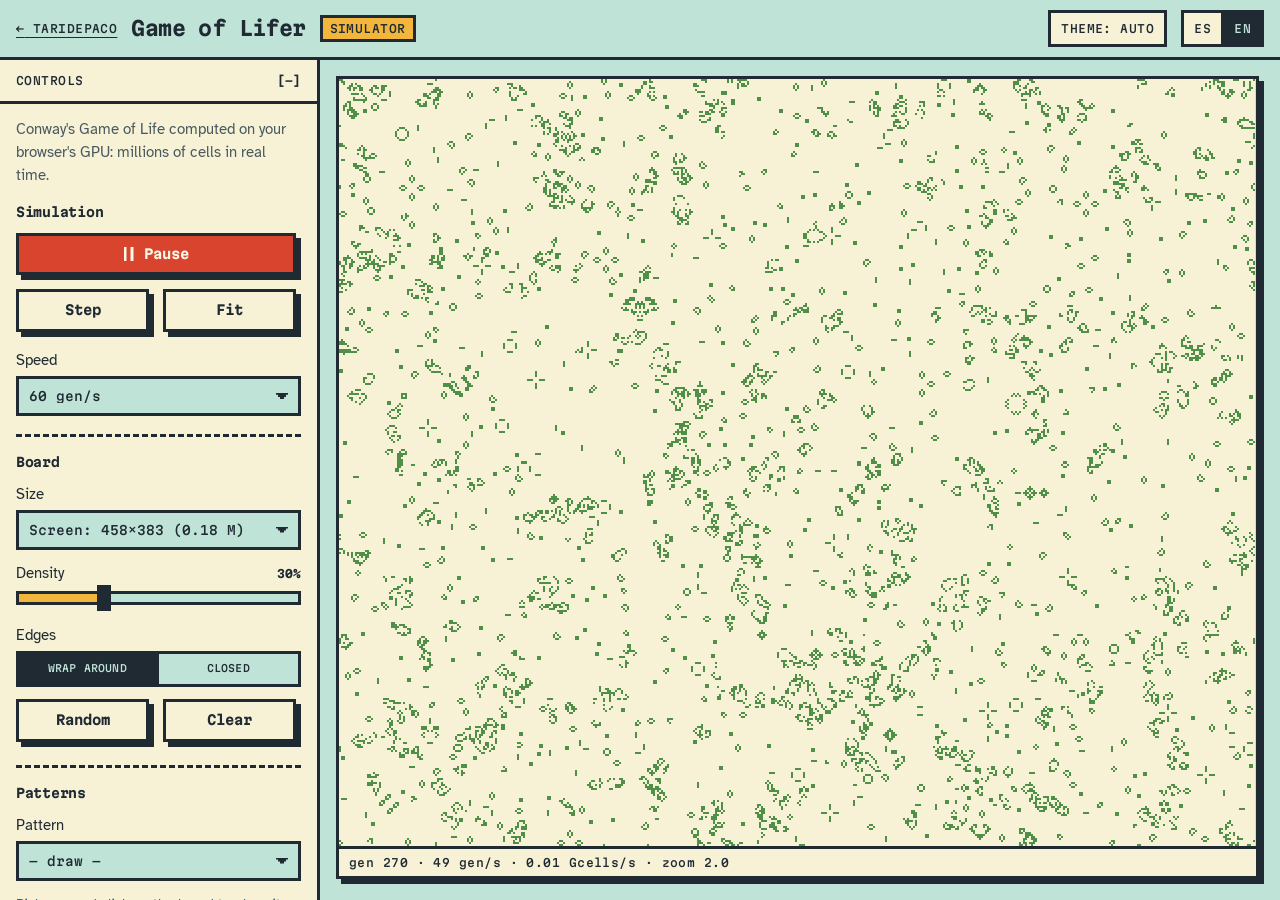
==== commit 1bc1b526: "Link the title in the top bar to the repository The project name next to the back link now opens its" ====
--- a/web/index.html
+++ b/web/index.html
@@ -34,7 +34,7 @@
 <body>
   <header class="topbar">
     <a class="util back" href="https://taridepaco.github.io/"><span class="back-arrow" aria-hidden="true">←</span><span class="back-text"> taridepaco</span></a>
-    <h1>Game of Lifer</h1>
+    <h1><a href="https://github.com/taridepaco/GameOfLifer" target="_blank" rel="noopener">Game of Lifer</a></h1>
     <span class="tag" data-i18n="kind">Simulador</span>
     <button class="chip theme-btn" type="button">Tema: auto</button>
     <div class="lang-switch" role="group" aria-label="Language / Idioma">
--- a/web/style.css
+++ b/web/style.css
@@ -25,6 +25,8 @@
 }
 .topbar .back { text-underline-offset: 4px; }
 .topbar h1 { font-size: 1.25rem; }
+/* el título lleva al repositorio: mismo aspecto, cursor de mano */
+.topbar h1 a { text-decoration: none; cursor: pointer; }
 .topbar .tag { margin-right: auto; }
 
 .app {
